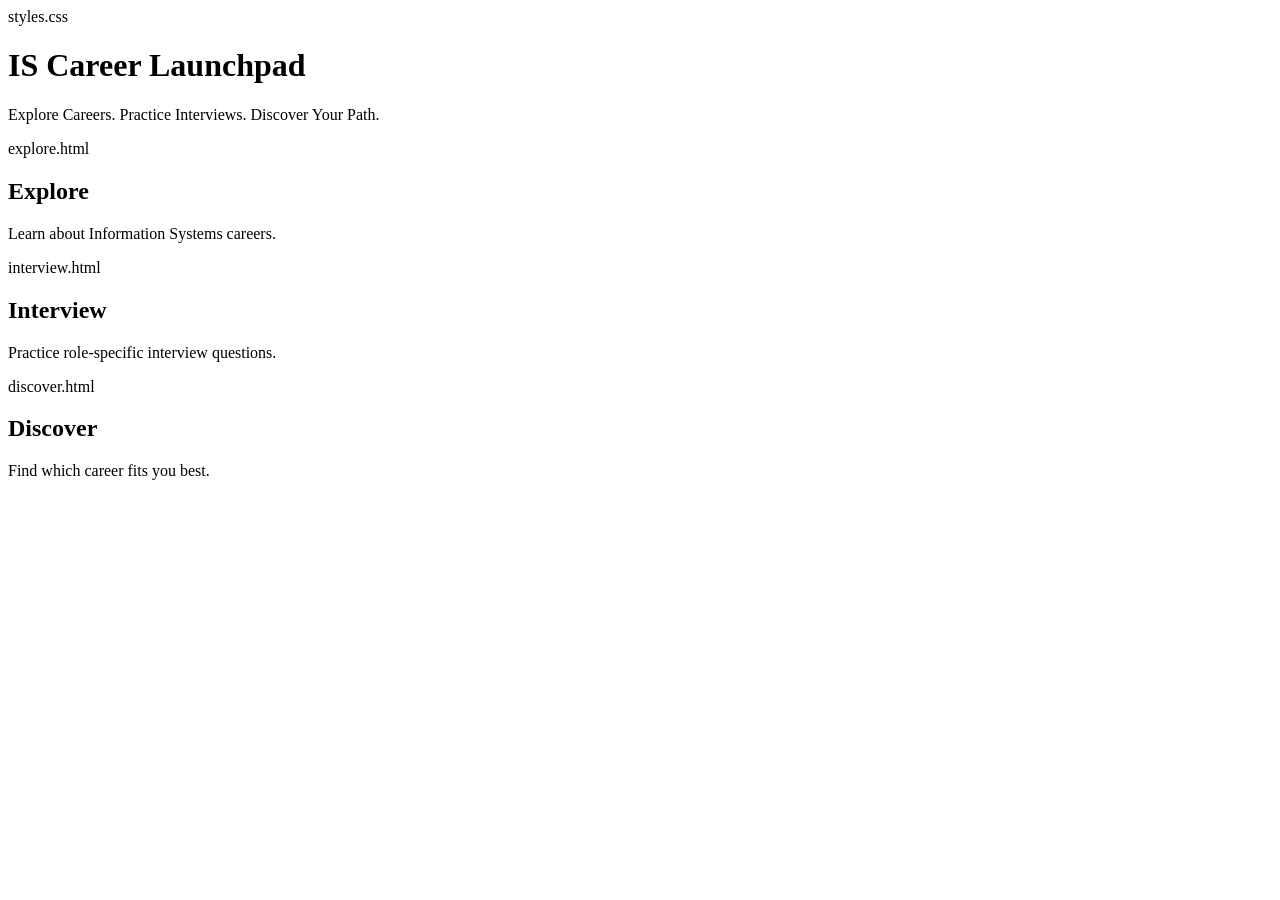
==== index.html @ 0015fc50 "Co-authored-by: IsaacSushoreba <imsushi87@users.noreply.github.com> Co-authored-by: evananderson925 " ====
<!DOCTYPE html>
<html>
<head>
    <title>IS Career Launchpad</title>
    styles.css
</head>
<body>

<div class="hero">
    <h1>IS Career Launchpad</h1>
    <p>Explore Careers. Practice Interviews. Discover Your Path.</p>

    <div class="cards">
        explore.html
            <h2>Explore</h2>
            <p>Learn about Information Systems careers.</p>
        </a>

        interview.html
            <h2>Interview</h2>
            <p>Practice role-specific interview questions.</p>
        </a>

        discover.html
            <h2>Discover</h2>
            <p>Find which career fits you best.</p>
        </a>
    </div>
</div>

</body>
</html>
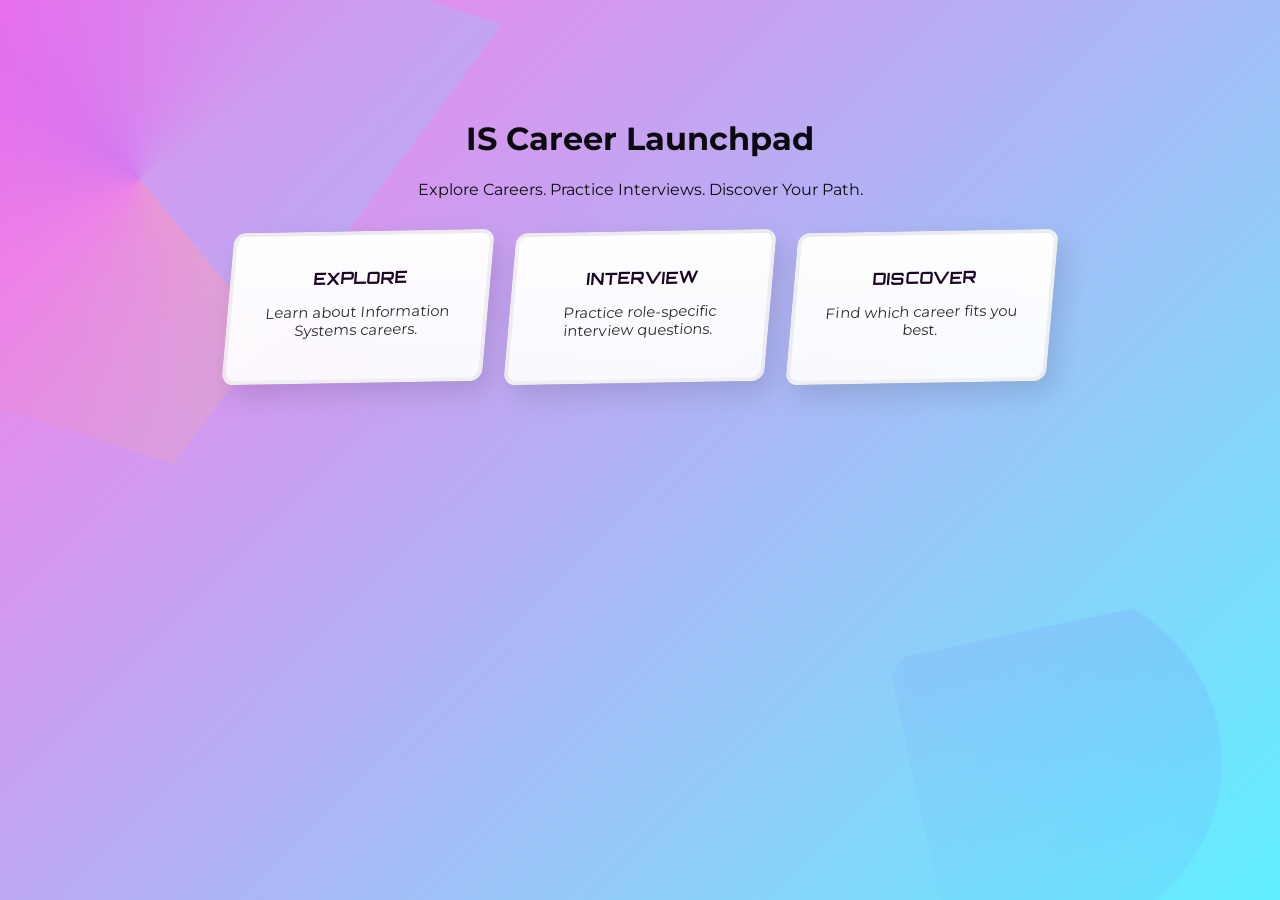
==== commit ce1af760: "big retro change Co-authored-by: IsaacSushoreba <imsushi87@users.noreply.github.com> Co-authored-by:" ====
--- a/index.html
+++ b/index.html
@@ -2,7 +2,7 @@
 <html>
 <head>
     <title>IS Career Launchpad</title>
-    styles.css
+    <link rel="stylesheet" href="styles.css">
 </head>
 <body>
 
@@ -11,17 +11,17 @@
     <p>Explore Careers. Practice Interviews. Discover Your Path.</p>
 
     <div class="cards">
-        explore.html
+        <a class="card" href="explore.html">
             <h2>Explore</h2>
             <p>Learn about Information Systems careers.</p>
         </a>
 
-        interview.html
+        <a class="card" href="interview.html">
             <h2>Interview</h2>
             <p>Practice role-specific interview questions.</p>
         </a>
 
-        discover.html
+        <a class="card" href="discover.html">
             <h2>Discover</h2>
             <p>Find which career fits you best.</p>
         </a>
--- a/styles.css
+++ b/styles.css
@@ -0,0 +1,105 @@
+@import url('https://fonts.googleapis.com/css2?family=Press+Start+2P&family=Orbitron:wght@400;700&family=Montserrat:ital,wght@0,400;0,700;1,400&display=swap');
+
+:root{
+	--bg1:#ff77e9;
+	--bg2:#61f0ff;
+	--accent1:#ffef62;
+	--accent2:#7c3cff;
+	--muted:#0b0b0f;
+	--card:#fff;
+	--glass: rgba(255,255,255,0.06);
+}
+
+*{box-sizing:border-box}
+html,body{height:100%;}
+body{
+	margin:0;
+	padding:28px;
+	font-family: 'Montserrat', system-ui, -apple-system, 'Segoe UI', Roboto, 'Helvetica Neue', Arial;
+	color:var(--muted);
+	text-align:center;
+	background:
+		radial-gradient(1200px 600px at 10% 10%, rgba(255,119,233,0.18), transparent 10%),
+		radial-gradient(900px 400px at 90% 90%, rgba(97,240,255,0.12), transparent 12%),
+		linear-gradient(135deg, var(--bg1), var(--bg2));
+	overflow-x:hidden;
+}
+
+/* Big Memphis shapes behind content */
+body::before, body::after{
+	content:'';
+	position:fixed;
+	z-index:0;
+	pointer-events:none;
+}
+body::before{
+	width:520px;height:520px;left:-120px;top:-80px;
+	background:conic-gradient(from 120deg, #ffd86f, #ff62d7 25%, #7c3cff 48%, #61f0ff 75%);
+	transform:rotate(18deg) skewX(-8deg);
+	clip-path:polygon(0 0,100% 0,80% 100%,0% 100%);
+	opacity:0.18;
+}
+body::after{
+	width:420px;height:420px;right:-80px;bottom:-140px;
+	background:linear-gradient(45deg,#61f0ff,#7c3cff);
+	transform:rotate(-12deg) scale(1.05);
+	clip-path:circle(40% at 30% 30%);
+	opacity:0.12;
+}
+
+.hero{position:relative;z-index:2;margin-top:40px;padding:30px;border-radius:14px;}
+
+.cards{display:flex;justify-content:center;gap:22px;margin-top:32px;flex-wrap:wrap;z-index:2;}
+
+.card{
+	background:linear-gradient(180deg, rgba(255,255,255,0.98), rgba(255,255,255,0.92));
+	padding:26px;border-radius:12px;width:260px;text-decoration:none;color:var(--muted);
+	box-shadow: 8px 12px 26px rgba(12,12,16,0.12), inset 0 2px 0 rgba(255,255,255,0.6);
+	border:4px solid rgba(0,0,0,0.06);
+	transform:skewX(-6deg) rotate(-1deg);
+	transition: transform .28s ease, box-shadow .28s ease;
+}
+.card h2{font-family:'Orbitron',sans-serif;margin-top:6px;color:#1a0523;text-transform:uppercase;font-size:1.05rem}
+.card p{font-size:0.92rem;color:#2b2b2b}
+.card:hover{transform:translateY(-10px) skewX(-4deg) rotate(-0.5deg);box-shadow:12px 18px 40px rgba(10,10,15,0.18)}
+
+.accordion-btn{
+	width:86%;padding:14px;margin:12px auto;font-size:16px;cursor:pointer;
+	background:linear-gradient(90deg,#ff62d7,#61f0ff);color:#081122;border:none;border-radius:10px;
+	box-shadow:0 6px 14px rgba(0,0,0,0.12);font-family:'Orbitron',sans-serif;
+	position:relative;overflow:hidden;z-index:1;
+}
+.accordion-btn::after{content:'';position:absolute;left:-40%;top:0;width:40%;height:100%;background:rgba(255,255,255,0.12);transform:skewX(-18deg);transition:all .6s}
+.accordion-btn:hover::after{left:120%}
+
+.content{display:none;width:86%;margin:12px auto;background:linear-gradient(180deg,#ffffff,#fff9f7);padding:18px;border-radius:10px;border-top:4px solid var(--accent2)}
+
+.question{background:linear-gradient(90deg,#fff,#fff);padding:18px;margin:18px;border-radius:10px}
+
+textarea{width:86%;padding:12px;border-radius:8px;border:2px dashed rgba(10,10,10,0.06)}
+
+/* Home button: neon glass */
+.home-btn{
+	position:fixed;top:16px;right:16px;padding:10px 14px;border-radius:8px;background:linear-gradient(180deg,rgba(255,255,255,0.06),rgba(255,255,255,0.02));
+	color:#fff;border:2px solid rgba(255,255,255,0.14);z-index:1000;text-decoration:none;font-weight:700;
+	box-shadow:0 6px 18px rgba(124,60,255,0.12), 0 2px 6px rgba(0,0,0,0.25);
+	font-family:'Press Start 2P', monospace;font-size:11px; letter-spacing:1px;
+}
+.home-btn:hover{transform:translateY(-3px);box-shadow:0 10px 26px rgba(124,60,255,0.18)}
+
+/* Modal styles kept but slightly tuned to match theme */
+.modal-overlay{position:fixed;inset:0;background:rgba(5,5,8,0.56);display:flex;align-items:center;justify-content:center;z-index:2000}
+.modal{background:linear-gradient(135deg,#0b1020,#14121a);color:#e6fffb;padding:26px 32px;border-radius:10px;min-width:260px;max-width:92%;text-align:center;box-shadow:0 12px 40px rgba(0,0,0,0.6), 0 0 30px rgba(57,255,203,0.06);border:3px solid rgba(57,255,203,0.18);position:relative;font-family: 'Press Start 2P', monospace;animation: retro-pop 700ms cubic-bezier(.2,.9,.3,1)}
+.modal h2{margin:0 0 6px;font-size:1.1rem;color:#ff62d7;text-shadow:0 0 10px rgba(255,98,215,0.35), 0 0 20px rgba(0,229,255,0.12)}
+.modal .close-btn{position:absolute;top:8px;right:8px;width:30px;height:30px;border-radius:6px;border:2px solid rgba(255,255,255,0.12);background:linear-gradient(180deg,rgba(255,255,255,0.04),rgba(255,255,255,0.02));color:#fff;cursor:pointer;font-weight:700;line-height:1}
+.modal::after{content:'';position:absolute;inset:0;border-radius:8px;background:repeating-linear-gradient(180deg,rgba(255,255,255,0.02) 0px,rgba(255,255,255,0.02) 1px,transparent 1px,transparent 6px);pointer-events:none;mix-blend-mode:overlay;opacity:0.6}
+
+@keyframes retro-pop{0%{transform:scale(0.35) rotate(-18deg);opacity:0;filter:blur(6px)}60%{transform:scale(1.12) rotate(8deg);opacity:1;filter:blur(0)}85%{transform:scale(0.98) rotate(-3deg)}100%{transform:scale(1) rotate(0)}}
+
+/* responsive tweaks */
+@media (max-width:720px){
+	.card{width:92%;transform:none}
+	.accordion-btn{width:92%}
+	textarea{width:92%}
+	body{padding:16px}
+}
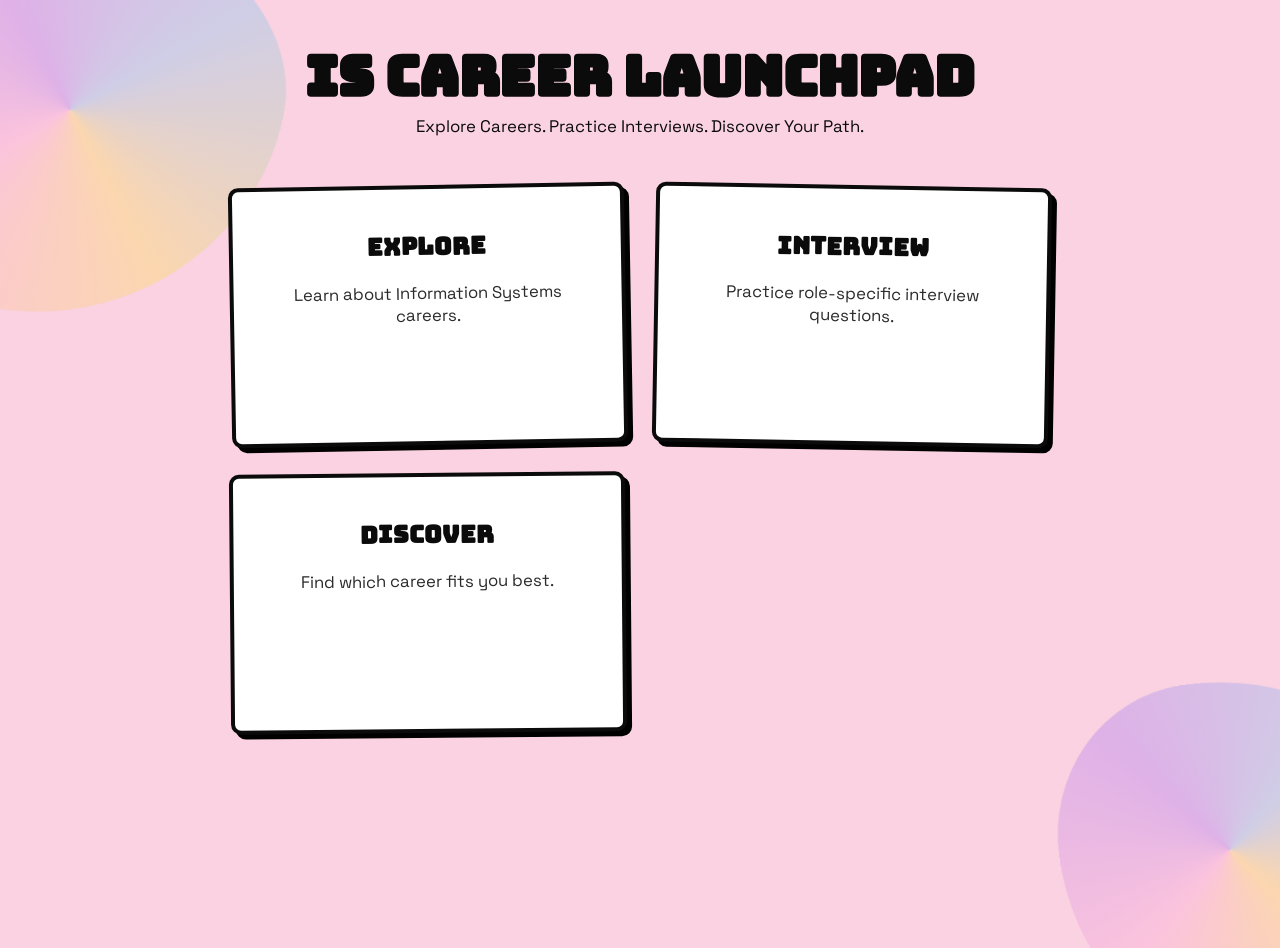
==== commit 3c0ad6e5: "blue deli" ====
--- a/index.html
+++ b/index.html
@@ -4,7 +4,7 @@
     <title>IS Career Launchpad</title>
     <link rel="stylesheet" href="styles.css">
 </head>
-<body>
+<body class="home">
 
 <div class="hero">
     <h1>IS Career Launchpad</h1>
--- a/styles.css
+++ b/styles.css
@@ -1,105 +1,202 @@
-@import url('https://fonts.googleapis.com/css2?family=Press+Start+2P&family=Orbitron:wght@400;700&family=Montserrat:ital,wght@0,400;0,700;1,400&display=swap');
+@import url('https://fonts.googleapis.com/css2?family=Bungee&family=Sacramento&family=Space+Grotesk:wght@400;500;600;700&display=swap');
 
 :root{
-	--bg1:#ff77e9;
-	--bg2:#61f0ff;
-	--accent1:#ffef62;
-	--accent2:#7c3cff;
-	--muted:#0b0b0f;
-	--card:#fff;
-	--glass: rgba(255,255,255,0.06);
+	--y2k-pink:#FAD2E1;
+	--y2k-lav:#E2C2FF;
+	--y2k-yellow:#FFE600;
+	--y2k-cyan:#38BDF8;
+	--ink:#0b0b0b;
 }
 
 *{box-sizing:border-box}
 html,body{height:100%;}
 body{
 	margin:0;
-	padding:28px;
-	font-family: 'Montserrat', system-ui, -apple-system, 'Segoe UI', Roboto, 'Helvetica Neue', Arial;
-	color:var(--muted);
+	padding:0;
+	font-family:'Space Grotesk', system-ui, -apple-system, 'Segoe UI', Roboto, Arial;
+	color:var(--ink);
 	text-align:center;
-	background:
-		radial-gradient(1200px 600px at 10% 10%, rgba(255,119,233,0.18), transparent 10%),
-		radial-gradient(900px 400px at 90% 90%, rgba(97,240,255,0.12), transparent 12%),
-		linear-gradient(135deg, var(--bg1), var(--bg2));
+	background:var(--y2k-pink);
 	overflow-x:hidden;
 }
 
-/* Big Memphis shapes behind content */
+/* soft Memphis blobs behind content */
 body::before, body::after{
 	content:'';
 	position:fixed;
 	z-index:0;
 	pointer-events:none;
-}
-body::before{
-	width:520px;height:520px;left:-120px;top:-80px;
-	background:conic-gradient(from 120deg, #ffd86f, #ff62d7 25%, #7c3cff 48%, #61f0ff 75%);
-	transform:rotate(18deg) skewX(-8deg);
-	clip-path:polygon(0 0,100% 0,80% 100%,0% 100%);
-	opacity:0.18;
-}
-body::after{
-	width:420px;height:420px;right:-80px;bottom:-140px;
-	background:linear-gradient(45deg,#61f0ff,#7c3cff);
-	transform:rotate(-12deg) scale(1.05);
-	clip-path:circle(40% at 30% 30%);
-	opacity:0.12;
-}
-
-.hero{position:relative;z-index:2;margin-top:40px;padding:30px;border-radius:14px;}
-
-.cards{display:flex;justify-content:center;gap:22px;margin-top:32px;flex-wrap:wrap;z-index:2;}
+	border-radius:43% 57% 61% 39% / 45% 41% 59% 55%;
+	background:conic-gradient(from 140deg, var(--y2k-yellow), #ff8fd0 25%, #7c3cff 50%, var(--y2k-cyan) 75%, var(--y2k-yellow) 100%);
+	opacity:0.22;
+}
+body::before{ width:420px;height:420px;left:-140px;top:-100px;transform:rotate(12deg); }
+body::after{ width:340px;height:340px;right:-120px;bottom:-120px;transform:rotate(-8deg); }
+
+/* Retro browser-style top bar, used on every page */
+.topbar{
+	position:relative;z-index:30;
+	background:linear-gradient(90deg,var(--y2k-pink),var(--y2k-lav));
+	border-bottom:3px solid var(--ink);
+	padding:12px 20px;
+	display:flex;align-items:center;gap:10px;
+}
+.topbar .win-dot{width:12px;height:12px;border-radius:999px;border:2px solid var(--ink);}
+.topbar .win-dot.red{background:#ff5f56}
+.topbar .win-dot.yellow{background:#ffbd2e}
+.topbar .win-dot.green{background:#27c93f}
+
+.hero{position:relative;z-index:2;margin:48px auto 0;padding:0 20px;max-width:900px;}
+.hero h1{
+	font-family:'Bungee', Impact, sans-serif;
+	font-size:clamp(2rem,5vw,3.4rem);
+	line-height:1.05;
+	margin:0 0 10px;
+	-webkit-text-stroke:1.5px var(--ink);
+}
+.hero p{font-size:1.05rem;max-width:520px;margin:0 auto}
+
+h1{font-family:'Bungee', Impact, sans-serif;text-transform:none;}
+
+.cards{display:flex;justify-content:center;gap:22px;margin:36px auto 60px;flex-wrap:wrap;z-index:2;position:relative;max-width:960px;padding:0 20px;}
 
 .card{
-	background:linear-gradient(180deg, rgba(255,255,255,0.98), rgba(255,255,255,0.92));
-	padding:26px;border-radius:12px;width:260px;text-decoration:none;color:var(--muted);
-	box-shadow: 8px 12px 26px rgba(12,12,16,0.12), inset 0 2px 0 rgba(255,255,255,0.6);
-	border:4px solid rgba(0,0,0,0.06);
-	transform:skewX(-6deg) rotate(-1deg);
-	transition: transform .28s ease, box-shadow .28s ease;
-}
-.card h2{font-family:'Orbitron',sans-serif;margin-top:6px;color:#1a0523;text-transform:uppercase;font-size:1.05rem}
+	background:#fff;
+	padding:26px;border-radius:10px;width:250px;text-decoration:none;color:var(--ink);
+	border:3px solid var(--ink);
+	box-shadow:5px 5px 0 0 rgba(0,0,0,1);
+	transform:rotate(-1deg);
+	transition:transform .18s ease, box-shadow .18s ease;
+}
+.card:nth-child(2){transform:rotate(1deg)}
+.card:nth-child(3){transform:rotate(-0.5deg)}
+.card h2{font-family:'Bungee',sans-serif;margin-top:6px;color:var(--ink);font-size:1.15rem}
 .card p{font-size:0.92rem;color:#2b2b2b}
-.card:hover{transform:translateY(-10px) skewX(-4deg) rotate(-0.5deg);box-shadow:12px 18px 40px rgba(10,10,15,0.18)}
+.card:hover{transform:translate(-3px,-3px) rotate(0deg);box-shadow:8px 8px 0 0 rgba(0,0,0,1)}
+.card:active{transform:translate(1px,1px);box-shadow:2px 2px 0 0 rgba(0,0,0,1)}
+
+.accordion{max-width:640px;margin:0 auto;padding:0 20px 60px;position:relative;z-index:2;}
 
 .accordion-btn{
-	width:86%;padding:14px;margin:12px auto;font-size:16px;cursor:pointer;
-	background:linear-gradient(90deg,#ff62d7,#61f0ff);color:#081122;border:none;border-radius:10px;
-	box-shadow:0 6px 14px rgba(0,0,0,0.12);font-family:'Orbitron',sans-serif;
-	position:relative;overflow:hidden;z-index:1;
-}
-.accordion-btn::after{content:'';position:absolute;left:-40%;top:0;width:40%;height:100%;background:rgba(255,255,255,0.12);transform:skewX(-18deg);transition:all .6s}
-.accordion-btn:hover::after{left:120%}
-
-.content{display:none;width:86%;margin:12px auto;background:linear-gradient(180deg,#ffffff,#fff9f7);padding:18px;border-radius:10px;border-top:4px solid var(--accent2)}
-
-.question{background:linear-gradient(90deg,#fff,#fff);padding:18px;margin:18px;border-radius:10px}
-
-textarea{width:86%;padding:12px;border-radius:8px;border:2px dashed rgba(10,10,10,0.06)}
-
-/* Home button: neon glass */
+	width:100%;padding:16px 18px;margin:14px 0 0;font-size:16px;cursor:pointer;
+	background:#fff;color:var(--ink);border:3px solid var(--ink);border-radius:10px;
+	box-shadow:5px 5px 0 0 rgba(0,0,0,1);font-family:'Bungee',sans-serif;font-size:0.95rem;
+	position:relative;text-align:left;transition:transform .15s ease, box-shadow .15s ease, background .15s ease;
+}
+.accordion-btn:hover{transform:translate(-2px,-2px);box-shadow:7px 7px 0 0 rgba(0,0,0,1);background:var(--y2k-yellow)}
+.accordion-btn:active{transform:translate(1px,1px);box-shadow:2px 2px 0 0 rgba(0,0,0,1)}
+
+.content{
+	display:none;text-align:left;margin:0 0 4px;
+	background:#fff;padding:20px;border-radius:0 0 10px 10px;
+	border:3px solid var(--ink);border-top:none;
+}
+.content p{margin:8px 0;font-size:0.95rem}
+.content strong{font-family:'Space Grotesk';font-weight:700;color:#7c3cff}
+
+.question{
+	background:#fff;padding:20px;margin:18px auto;border-radius:10px;
+	border:3px solid var(--ink);box-shadow:5px 5px 0 0 rgba(0,0,0,1);
+	max-width:640px;text-align:left;
+}
+.question h3{font-family:'Space Grotesk';font-weight:700;font-size:1rem;margin:0 0 12px}
+
+textarea{
+	width:100%;padding:12px;border-radius:8px;border:2px solid var(--ink);
+	font-family:'Space Grotesk';font-size:0.95rem;resize:vertical;
+}
+textarea:focus{outline:3px solid var(--y2k-cyan);outline-offset:1px}
+
+#quiz{max-width:560px;margin:0 auto;padding:0 20px;position:relative;z-index:2;text-align:left}
+#quiz p{font-weight:600;margin:18px 0 6px}
+select{
+	width:100%;padding:10px 12px;border-radius:8px;border:3px solid var(--ink);
+	font-family:'Space Grotesk';font-size:0.95rem;background:#fff;
+	box-shadow:3px 3px 0 0 rgba(0,0,0,1);
+}
+
+#quiz button, #careerSelect{margin-top:6px}
+
+#quiz button[type="button"]{
+	font-family:'Bungee',sans-serif;font-size:0.9rem;
+	background:var(--y2k-cyan);color:#fff;border:3px solid var(--ink);
+	padding:12px 22px;border-radius:999px;cursor:pointer;
+	box-shadow:5px 5px 0 0 rgba(0,0,0,1);transition:transform .15s ease, box-shadow .15s ease;
+}
+#quiz button[type="button"]:hover{transform:translate(-2px,-2px);box-shadow:7px 7px 0 0 rgba(0,0,0,1)}
+#quiz button[type="button"]:active{transform:translate(1px,1px);box-shadow:2px 2px 0 0 rgba(0,0,0,1)}
+
+#result{font-family:'Bungee',sans-serif;font-size:1.1rem;margin:26px 0 40px;position:relative;z-index:2}
+
+#careerSelect{
+	display:block;margin:24px auto 30px;padding:12px 16px;max-width:320px;
+	border:3px solid var(--ink);border-radius:8px;font-family:'Space Grotesk';font-size:0.95rem;
+	box-shadow:5px 5px 0 0 rgba(0,0,0,1);position:relative;z-index:2;
+}
+
+#questions{padding-bottom:50px;position:relative;z-index:2}
+
+/* Home button */
 .home-btn{
-	position:fixed;top:16px;right:16px;padding:10px 14px;border-radius:8px;background:linear-gradient(180deg,rgba(255,255,255,0.06),rgba(255,255,255,0.02));
-	color:#fff;border:2px solid rgba(255,255,255,0.14);z-index:1000;text-decoration:none;font-weight:700;
-	box-shadow:0 6px 18px rgba(124,60,255,0.12), 0 2px 6px rgba(0,0,0,0.25);
-	font-family:'Press Start 2P', monospace;font-size:11px; letter-spacing:1px;
-}
-.home-btn:hover{transform:translateY(-3px);box-shadow:0 10px 26px rgba(124,60,255,0.18)}
-
-/* Modal styles kept but slightly tuned to match theme */
+	position:fixed;top:16px;right:16px;padding:10px 16px;border-radius:8px;
+	background:var(--y2k-yellow);color:var(--ink);border:3px solid var(--ink);z-index:1000;
+	text-decoration:none;font-weight:700;box-shadow:4px 4px 0 0 rgba(0,0,0,1);
+	font-family:'Bungee', sans-serif;font-size:11px;letter-spacing:0.5px;
+	transition:transform .15s ease, box-shadow .15s ease;
+}
+.home-btn:hover{transform:translate(-2px,-2px);box-shadow:6px 6px 0 0 rgba(0,0,0,1)}
+.home-btn:active{transform:translate(1px,1px);box-shadow:2px 2px 0 0 rgba(0,0,0,1)}
+
+a{color:#7c3cff}
+
+/* Modal styles, tuned to match theme */
 .modal-overlay{position:fixed;inset:0;background:rgba(5,5,8,0.56);display:flex;align-items:center;justify-content:center;z-index:2000}
-.modal{background:linear-gradient(135deg,#0b1020,#14121a);color:#e6fffb;padding:26px 32px;border-radius:10px;min-width:260px;max-width:92%;text-align:center;box-shadow:0 12px 40px rgba(0,0,0,0.6), 0 0 30px rgba(57,255,203,0.06);border:3px solid rgba(57,255,203,0.18);position:relative;font-family: 'Press Start 2P', monospace;animation: retro-pop 700ms cubic-bezier(.2,.9,.3,1)}
-.modal h2{margin:0 0 6px;font-size:1.1rem;color:#ff62d7;text-shadow:0 0 10px rgba(255,98,215,0.35), 0 0 20px rgba(0,229,255,0.12)}
-.modal .close-btn{position:absolute;top:8px;right:8px;width:30px;height:30px;border-radius:6px;border:2px solid rgba(255,255,255,0.12);background:linear-gradient(180deg,rgba(255,255,255,0.04),rgba(255,255,255,0.02));color:#fff;cursor:pointer;font-weight:700;line-height:1}
-.modal::after{content:'';position:absolute;inset:0;border-radius:8px;background:repeating-linear-gradient(180deg,rgba(255,255,255,0.02) 0px,rgba(255,255,255,0.02) 1px,transparent 1px,transparent 6px);pointer-events:none;mix-blend-mode:overlay;opacity:0.6}
-
-@keyframes retro-pop{0%{transform:scale(0.35) rotate(-18deg);opacity:0;filter:blur(6px)}60%{transform:scale(1.12) rotate(8deg);opacity:1;filter:blur(0)}85%{transform:scale(0.98) rotate(-3deg)}100%{transform:scale(1) rotate(0)}}
+.modal{
+	background:#fff;color:var(--ink);padding:30px 34px;border-radius:12px;min-width:260px;max-width:92%;
+	text-align:center;border:3px solid var(--ink);box-shadow:8px 8px 0 0 rgba(0,0,0,1);
+	position:relative;font-family:'Space Grotesk';animation:pop 420ms cubic-bezier(.2,.9,.3,1)
+}
+.modal h2{margin:0 0 14px;font-family:'Bungee',sans-serif;font-size:1.15rem;color:#7c3cff}
+.modal .learn-more{
+	display:inline-block;margin-top:6px;padding:10px 20px;border-radius:999px;
+	background:var(--y2k-cyan);color:#fff;font-weight:700;text-decoration:none;
+	border:3px solid var(--ink);box-shadow:4px 4px 0 0 rgba(0,0,0,1);
+	transition:transform .15s ease, box-shadow .15s ease;
+}
+.modal .learn-more:hover{transform:translate(-2px,-2px);box-shadow:6px 6px 0 0 rgba(0,0,0,1)}
+.modal .close-btn{
+	position:absolute;top:10px;right:10px;width:30px;height:30px;border-radius:6px;
+	border:2px solid var(--ink);background:#fff;color:var(--ink);cursor:pointer;font-weight:700;line-height:1;
+}
+
+@keyframes pop{0%{transform:scale(0.5) rotate(-6deg);opacity:0}70%{transform:scale(1.04) rotate(2deg)}100%{transform:scale(1) rotate(0)}}
 
 /* responsive tweaks */
 @media (max-width:720px){
-	.card{width:92%;transform:none}
-	.accordion-btn{width:92%}
-	textarea{width:92%}
-	body{padding:16px}
-}
+	.card{width:92%}
+	.topbar{padding:10px 14px}
+	.home-btn{top:10px;right:10px;padding:8px 12px;font-size:10px}
+}
+
+/* Homepage-specific: enlarge cards to better fill the hero area */
+.home .cards{
+	display:grid;
+	grid-template-columns:repeat(auto-fit,minmax(320px,1fr));
+	gap:28px;
+	max-width:1200px;
+	margin:48px auto 80px;
+}
+.home .card{
+	width:100%;
+	padding:36px;
+	min-height:260px;
+	font-size:1.02rem;
+	border-width:4px;
+}
+.home .card h2{font-size:1.5rem}
+.home .card p{font-size:1.05rem}
+
+@media (max-width:900px){
+	.home .cards{grid-template-columns:1fr}
+	.home .card{min-height:180px;padding:22px}
+}
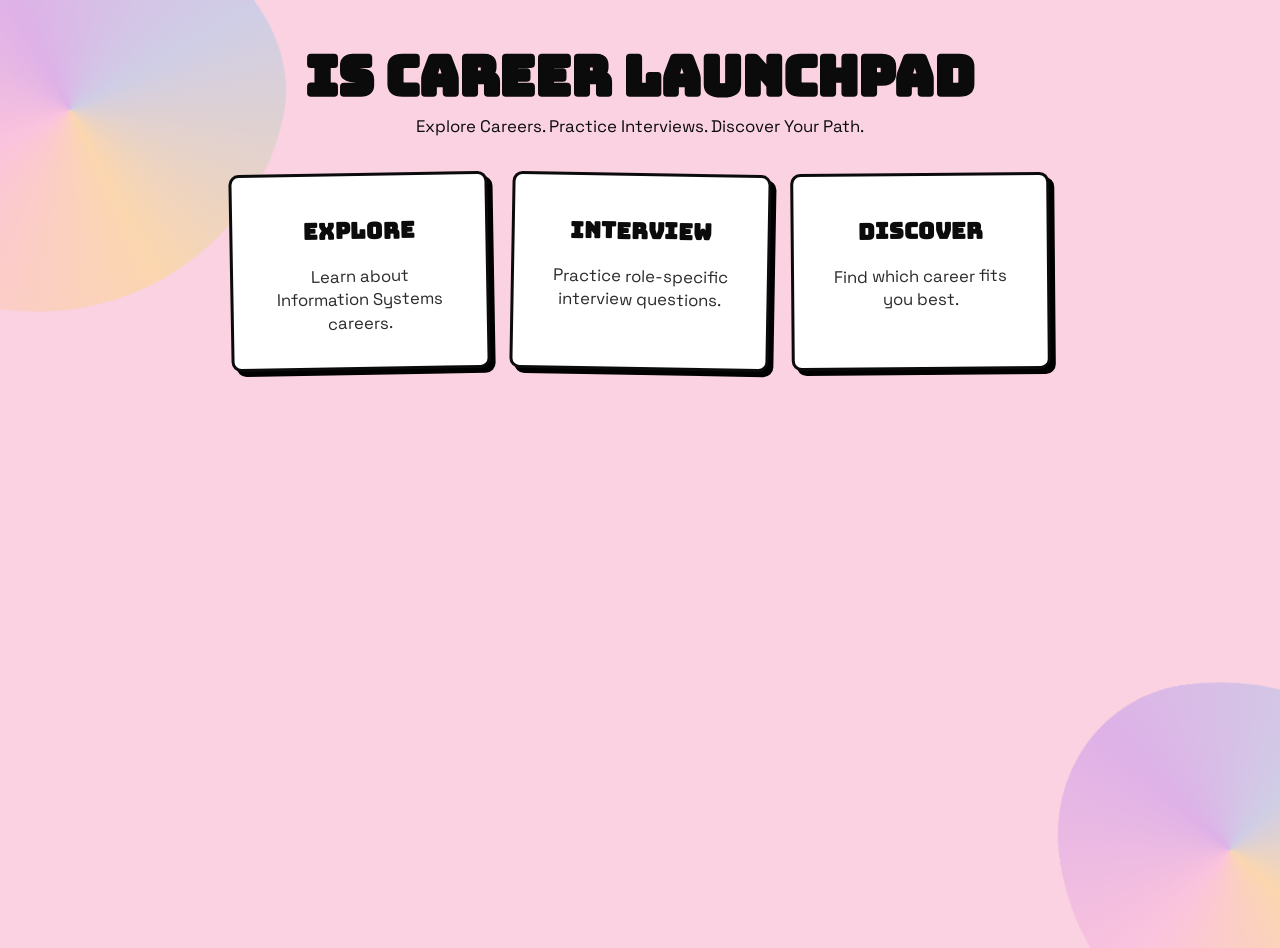
==== commit ab254122: "claude round 2" ====
--- a/index.html
+++ b/index.html
@@ -4,7 +4,7 @@
     <title>IS Career Launchpad</title>
     <link rel="stylesheet" href="styles.css">
 </head>
-<body class="home">
+<body>
 
 <div class="hero">
     <h1>IS Career Launchpad</h1>
--- a/styles.css
+++ b/styles.css
@@ -58,11 +58,11 @@
 
 h1{font-family:'Bungee', Impact, sans-serif;text-transform:none;}
 
-.cards{display:flex;justify-content:center;gap:22px;margin:36px auto 60px;flex-wrap:wrap;z-index:2;position:relative;max-width:960px;padding:0 20px;}
+.cards{display:flex;justify-content:center;gap:22px;margin:36px auto 60px;flex-wrap:nowrap;z-index:2;position:relative;max-width:1100px;padding:0 20px;}
 
 .card{
 	background:#fff;
-	padding:26px;border-radius:10px;width:250px;text-decoration:none;color:var(--ink);
+	padding:32px;border-radius:10px;width:310px;flex:1 1 310px;text-decoration:none;color:var(--ink);
 	border:3px solid var(--ink);
 	box-shadow:5px 5px 0 0 rgba(0,0,0,1);
 	transform:rotate(-1deg);
@@ -70,8 +70,8 @@
 }
 .card:nth-child(2){transform:rotate(1deg)}
 .card:nth-child(3){transform:rotate(-0.5deg)}
-.card h2{font-family:'Bungee',sans-serif;margin-top:6px;color:var(--ink);font-size:1.15rem}
-.card p{font-size:0.92rem;color:#2b2b2b}
+.card h2{font-family:'Bungee',sans-serif;margin-top:8px;color:var(--ink);font-size:1.4rem}
+.card p{font-size:1.05rem;color:#2b2b2b;line-height:1.4}
 .card:hover{transform:translate(-3px,-3px) rotate(0deg);box-shadow:8px 8px 0 0 rgba(0,0,0,1)}
 .card:active{transform:translate(1px,1px);box-shadow:2px 2px 0 0 rgba(0,0,0,1)}
 
@@ -173,30 +173,8 @@
 
 /* responsive tweaks */
 @media (max-width:720px){
-	.card{width:92%}
+	.cards{flex-wrap:wrap}
+	.card{width:92%;flex:1 1 92%}
 	.topbar{padding:10px 14px}
 	.home-btn{top:10px;right:10px;padding:8px 12px;font-size:10px}
-}
-
-/* Homepage-specific: enlarge cards to better fill the hero area */
-.home .cards{
-	display:grid;
-	grid-template-columns:repeat(auto-fit,minmax(320px,1fr));
-	gap:28px;
-	max-width:1200px;
-	margin:48px auto 80px;
-}
-.home .card{
-	width:100%;
-	padding:36px;
-	min-height:260px;
-	font-size:1.02rem;
-	border-width:4px;
-}
-.home .card h2{font-size:1.5rem}
-.home .card p{font-size:1.05rem}
-
-@media (max-width:900px){
-	.home .cards{grid-template-columns:1fr}
-	.home .card{min-height:180px;padding:22px}
 }
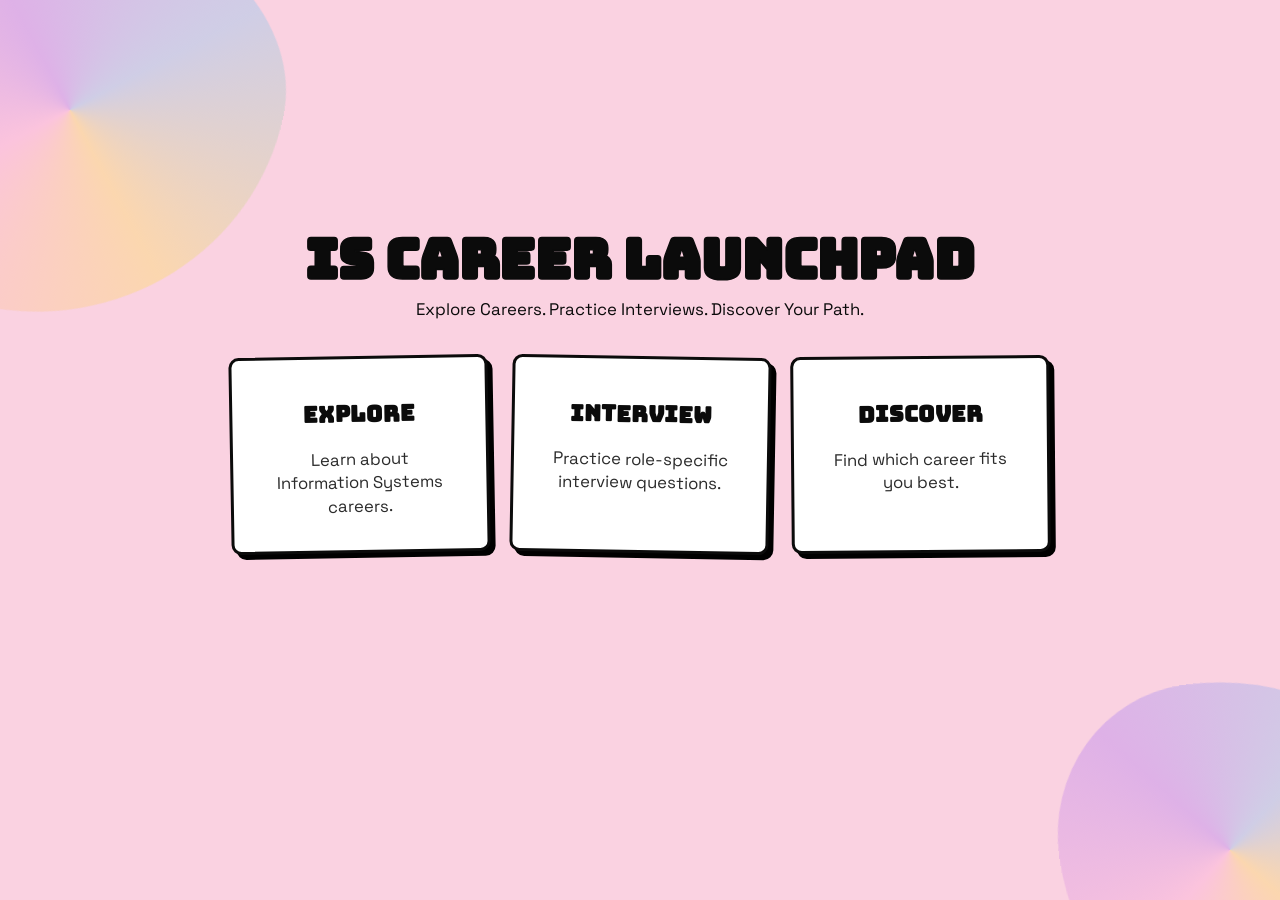
==== commit 9c9901df: "style almost done" ====
--- a/index.html
+++ b/index.html
@@ -6,6 +6,7 @@
 </head>
 <body>
 
+<div class="home-center">
 <div class="hero">
     <h1>IS Career Launchpad</h1>
     <p>Explore Careers. Practice Interviews. Discover Your Path.</p>
@@ -27,6 +28,7 @@
         </a>
     </div>
 </div>
+</div>
 
 </body>
 </html>
--- a/styles.css
+++ b/styles.css
@@ -60,6 +60,15 @@
 
 .cards{display:flex;justify-content:center;gap:22px;margin:36px auto 60px;flex-wrap:nowrap;z-index:2;position:relative;max-width:1100px;padding:0 20px;}
 
+.home-center{
+	position:relative;z-index:2;
+	min-height:calc(100vh - 56px);
+	display:flex;flex-direction:column;
+	align-items:center;justify-content:center;
+	text-align:center;
+}
+.home-center .hero{margin-top:0}
+
 .card{
 	background:#fff;
 	padding:32px;border-radius:10px;width:310px;flex:1 1 310px;text-decoration:none;color:var(--ink);
@@ -67,6 +76,7 @@
 	box-shadow:5px 5px 0 0 rgba(0,0,0,1);
 	transform:rotate(-1deg);
 	transition:transform .18s ease, box-shadow .18s ease;
+	text-align:center;
 }
 .card:nth-child(2){transform:rotate(1deg)}
 .card:nth-child(3){transform:rotate(-0.5deg)}
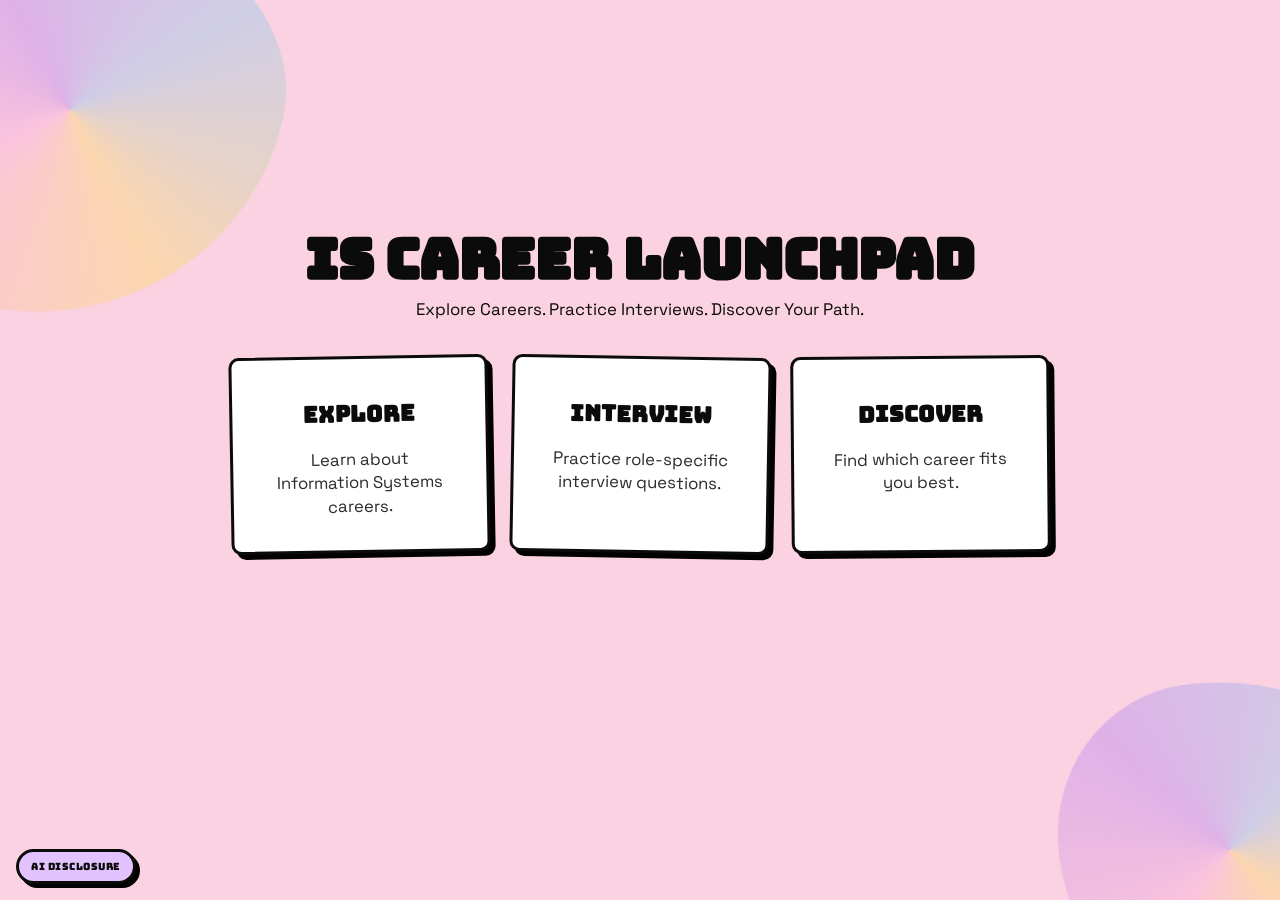
==== commit 557756f2: "ai disclosure" ====
--- a/index.html
+++ b/index.html
@@ -30,5 +30,16 @@
 </div>
 </div>
 
+<button id="aiDisclosureButton" class="ai-disclosure-button" type="button">AI Disclosure</button>
+
+<div id="aiDisclosureModal" class="modal-overlay hidden" role="dialog" aria-modal="true" aria-labelledby="aiDisclosureTitle">
+    <div class="modal">
+        <button type="button" class="close-btn" aria-label="Close AI disclosure">×</button>
+        <h2 id="aiDisclosureTitle">AI Disclosure</h2>
+        <p>Research and development for this project were supported using AI tools, including Claude and GitHub Copilot.</p>
+    </div>
+</div>
+
+<script src="script.js"></script>
 </body>
 </html>
--- a/styles.css
+++ b/styles.css
@@ -58,6 +58,8 @@
 
 h1{font-family:'Bungee', Impact, sans-serif;text-transform:none;}
 
+.hidden{display:none !important;}
+
 .cards{display:flex;justify-content:center;gap:22px;margin:36px auto 60px;flex-wrap:nowrap;z-index:2;position:relative;max-width:1100px;padding:0 20px;}
 
 .home-center{
@@ -87,6 +89,12 @@
 
 .accordion{max-width:640px;margin:0 auto;padding:0 20px 60px;position:relative;z-index:2;}
 
+.section-label{
+	font-family:'Bungee',sans-serif;font-size:1rem;text-align:left;
+	margin:34px 0 4px;color:#7c3cff;
+}
+.section-label:first-of-type{margin-top:14px}
+
 .accordion-btn{
 	width:100%;padding:16px 18px;margin:14px 0 0;font-size:16px;cursor:pointer;
 	background:#fff;color:var(--ink);border:3px solid var(--ink);border-radius:10px;
@@ -117,26 +125,85 @@
 }
 textarea:focus{outline:3px solid var(--y2k-cyan);outline-offset:1px}
 
-#quiz{max-width:560px;margin:0 auto;padding:0 20px;position:relative;z-index:2;text-align:left}
-#quiz p{font-weight:600;margin:18px 0 6px}
 select{
 	width:100%;padding:10px 12px;border-radius:8px;border:3px solid var(--ink);
 	font-family:'Space Grotesk';font-size:0.95rem;background:#fff;
 	box-shadow:3px 3px 0 0 rgba(0,0,0,1);
 }
 
-#quiz button, #careerSelect{margin-top:6px}
-
-#quiz button[type="button"]{
-	font-family:'Bungee',sans-serif;font-size:0.9rem;
-	background:var(--y2k-cyan);color:#fff;border:3px solid var(--ink);
-	padding:12px 22px;border-radius:999px;cursor:pointer;
-	box-shadow:5px 5px 0 0 rgba(0,0,0,1);transition:transform .15s ease, box-shadow .15s ease;
-}
-#quiz button[type="button"]:hover{transform:translate(-2px,-2px);box-shadow:7px 7px 0 0 rgba(0,0,0,1)}
-#quiz button[type="button"]:active{transform:translate(1px,1px);box-shadow:2px 2px 0 0 rgba(0,0,0,1)}
-
-#result{font-family:'Bungee',sans-serif;font-size:1.1rem;margin:26px 0 40px;position:relative;z-index:2}
+/* Career discovery assessment (question-by-question) */
+.quiz-wrap{max-width:640px;margin:0 auto;padding:0 20px 60px;position:relative;z-index:2;text-align:left}
+.quiz-subtitle{font-size:1rem;color:#2b2b2b;max-width:520px;margin:0 0 30px}
+
+.quiz-meta{display:flex;align-items:center;gap:14px;margin-bottom:16px}
+.quiz-meta span{font-family:'Bungee',sans-serif;font-size:0.7rem;letter-spacing:.4px;white-space:nowrap}
+.progress-track{flex:1;height:14px;background:#fff;border:3px solid var(--ink);border-radius:999px;overflow:hidden;box-shadow:3px 3px 0 0 rgba(0,0,0,1)}
+.progress-fill{height:100%;width:0%;background:var(--y2k-cyan);transition:width .3s ease}
+
+.question-text{font-family:'Bungee',sans-serif;font-size:1.1rem;line-height:1.45;margin:6px 0 22px}
+
+.answer-list{display:flex;flex-direction:column;gap:12px;margin-bottom:26px}
+.answer-btn{
+	display:block;width:100%;text-align:left;padding:14px 18px;
+	border:3px solid var(--ink);border-radius:10px;background:#fff;
+	font-family:'Space Grotesk';font-size:0.95rem;line-height:1.4;cursor:pointer;
+	box-shadow:4px 4px 0 0 rgba(0,0,0,1);
+	transition:transform .12s ease, box-shadow .12s ease, background .12s ease;
+}
+.answer-btn:hover{transform:translate(-2px,-2px);box-shadow:6px 6px 0 0 rgba(0,0,0,1)}
+.answer-btn.selected{background:var(--y2k-yellow)}
+
+.quiz-nav{display:flex;justify-content:space-between;gap:12px}
+.nav-btn{
+	font-family:'Bungee',sans-serif;font-size:0.85rem;padding:12px 22px;border-radius:999px;
+	border:3px solid var(--ink);cursor:pointer;box-shadow:5px 5px 0 0 rgba(0,0,0,1);
+	transition:transform .15s ease, box-shadow .15s ease;
+}
+.nav-btn.primary{background:var(--y2k-cyan);color:#fff}
+.nav-btn.secondary{background:#fff;color:var(--ink)}
+.nav-btn:hover:not(:disabled){transform:translate(-2px,-2px);box-shadow:7px 7px 0 0 rgba(0,0,0,1)}
+.nav-btn:active:not(:disabled){transform:translate(1px,1px);box-shadow:2px 2px 0 0 rgba(0,0,0,1)}
+.nav-btn:disabled{opacity:.4;cursor:not-allowed;box-shadow:none;transform:none}
+
+/* Results page */
+.results-heading{font-family:'Bungee',sans-serif;font-size:1rem;color:#7c3cff;margin:6px 0 10px}
+.best-match-card{
+	background:#fff;border:3px solid var(--ink);border-radius:12px;padding:24px;
+	box-shadow:6px 6px 0 0 rgba(0,0,0,1);margin-bottom:22px;
+}
+.best-match-card h3{font-family:'Bungee',sans-serif;font-size:1.25rem;margin:0 0 12px}
+.best-match-card p{font-size:0.95rem;line-height:1.55;margin:0 0 14px}
+.explore-btn{
+	display:inline-block;padding:10px 20px;border-radius:999px;background:var(--y2k-cyan);
+	color:#fff;font-weight:700;text-decoration:none;border:3px solid var(--ink);
+	box-shadow:4px 4px 0 0 rgba(0,0,0,1);font-family:'Bungee',sans-serif;font-size:0.8rem;
+	transition:transform .15s ease, box-shadow .15s ease;
+}
+.explore-btn:hover{transform:translate(-2px,-2px);box-shadow:6px 6px 0 0 rgba(0,0,0,1)}
+
+.ranking-heading{font-family:'Bungee',sans-serif;font-size:0.95rem;color:#7c3cff;margin:26px 0 12px}
+.ranking-list{list-style:none;margin:0 0 30px;padding:0;display:flex;flex-direction:column;gap:10px}
+.ranking-item{
+	display:flex;flex-wrap:wrap;justify-content:space-between;align-items:center;gap:10px;
+	background:#fff;border:3px solid var(--ink);border-radius:10px;padding:12px 16px;
+	box-shadow:3px 3px 0 0 rgba(0,0,0,1);
+}
+.ranking-item .career-name{font-family:'Space Grotesk';font-weight:700;font-size:0.9rem;flex:1 1 auto}
+.ranking-item .badge{font-family:'Bungee',sans-serif;font-size:0.62rem;padding:5px 10px;border-radius:999px;border:2px solid var(--ink);white-space:nowrap}
+.badge.best{background:var(--y2k-yellow)}
+.badge.strong{background:#c8f7c5}
+.badge.good{background:#cfe3ff}
+.badge.possible{background:#f1f1f1}
+.ranking-item .explore-link{font-family:'Space Grotesk';font-weight:700;font-size:0.8rem;color:#7c3cff;text-decoration:none;white-space:nowrap}
+.ranking-item .explore-link:hover{text-decoration:underline}
+
+.results-actions{text-align:center;margin-top:10px}
+
+@media (max-width:520px){
+	.quiz-meta{flex-wrap:wrap}
+	.quiz-nav{flex-direction:column-reverse}
+	.nav-btn{width:100%;text-align:center}
+}
 
 #careerSelect{
 	display:block;margin:24px auto 30px;padding:12px 16px;max-width:320px;
@@ -156,6 +223,16 @@
 }
 .home-btn:hover{transform:translate(-2px,-2px);box-shadow:6px 6px 0 0 rgba(0,0,0,1)}
 .home-btn:active{transform:translate(1px,1px);box-shadow:2px 2px 0 0 rgba(0,0,0,1)}
+
+.ai-disclosure-button{
+	position:fixed;left:16px;bottom:16px;z-index:1000;
+	padding:8px 12px;border:3px solid var(--ink);border-radius:999px;
+	background:var(--y2k-lav);color:var(--ink);font-family:'Bungee',sans-serif;
+	font-size:10px;letter-spacing:0.5px;cursor:pointer;
+	box-shadow:4px 4px 0 0 rgba(0,0,0,1);transition:transform .15s ease, box-shadow .15s ease;
+}
+.ai-disclosure-button:hover{transform:translate(-2px,-2px);box-shadow:6px 6px 0 0 rgba(0,0,0,1)}
+.ai-disclosure-button:active{transform:translate(1px,1px);box-shadow:2px 2px 0 0 rgba(0,0,0,1)}
 
 a{color:#7c3cff}
 
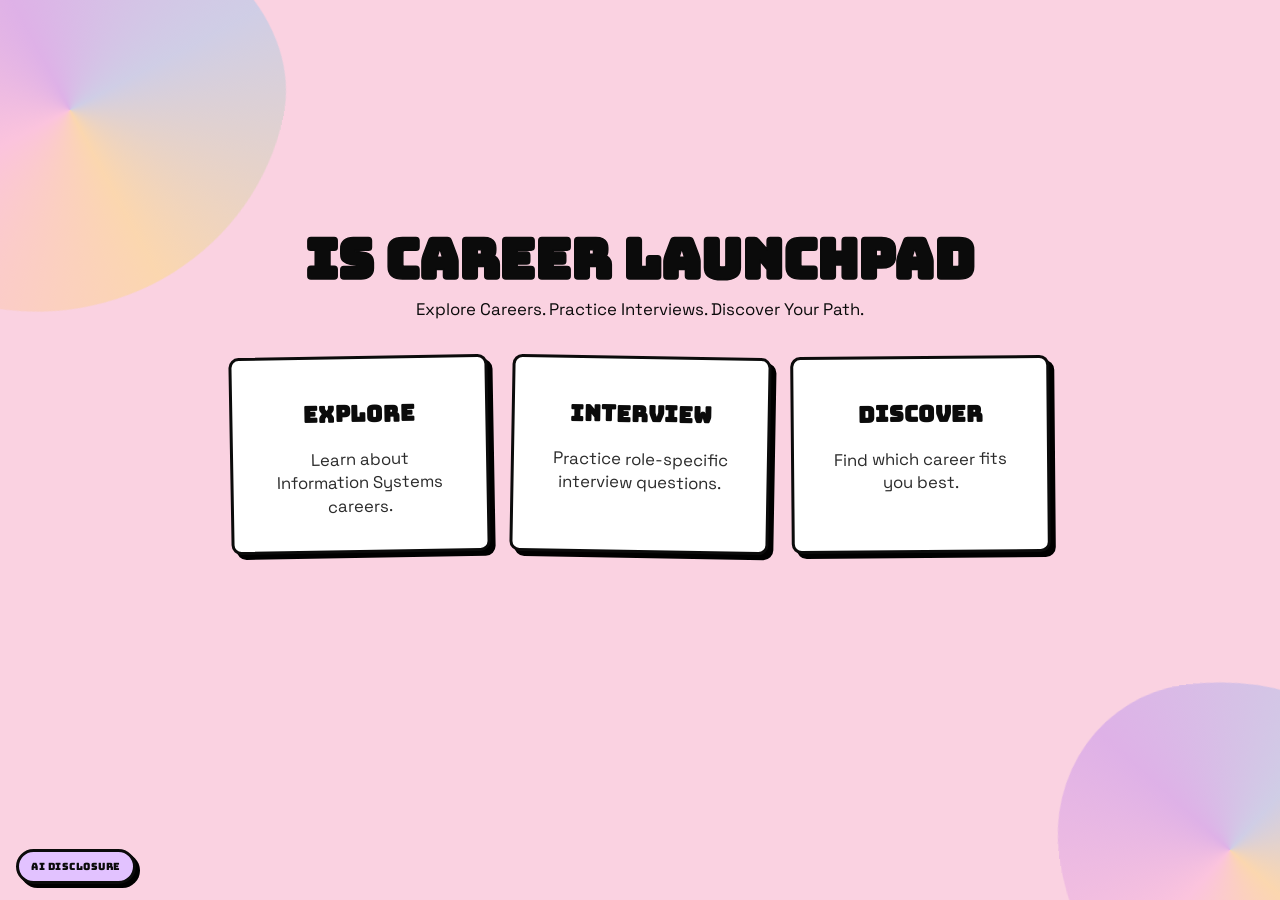
==== commit 4e0b930a: "fixed bug on interview page" ====
--- a/index.html
+++ b/index.html
@@ -1,6 +1,7 @@
 <!DOCTYPE html>
 <html>
 <head>
+    <meta charset="UTF-8">
     <title>IS Career Launchpad</title>
     <link rel="stylesheet" href="styles.css">
 </head>
--- a/styles.css
+++ b/styles.css
@@ -213,6 +213,19 @@
 
 #questions{padding-bottom:50px;position:relative;z-index:2}
 
+/* Interview practice: question type badge, word counter, done screen */
+.qtype-badge{
+	display:inline-block;margin:4px 0 12px;padding:5px 12px;border-radius:999px;
+	border:2px solid var(--ink);background:var(--y2k-lav);
+	font-family:'Bungee',sans-serif;font-size:0.62rem;text-transform:uppercase;letter-spacing:.5px;
+}
+.word-count{
+	display:block;margin:6px 0 18px;font-size:0.8rem;color:#555;text-align:right;
+}
+.done-view{text-align:center}
+.done-view h2{font-family:'Bungee',sans-serif;font-size:1.3rem;margin:10px 0 12px}
+#feedbackWrap{margin-top:18px}
+
 /* Home button */
 .home-btn{
 	position:fixed;top:16px;right:16px;padding:10px 16px;border-radius:8px;
